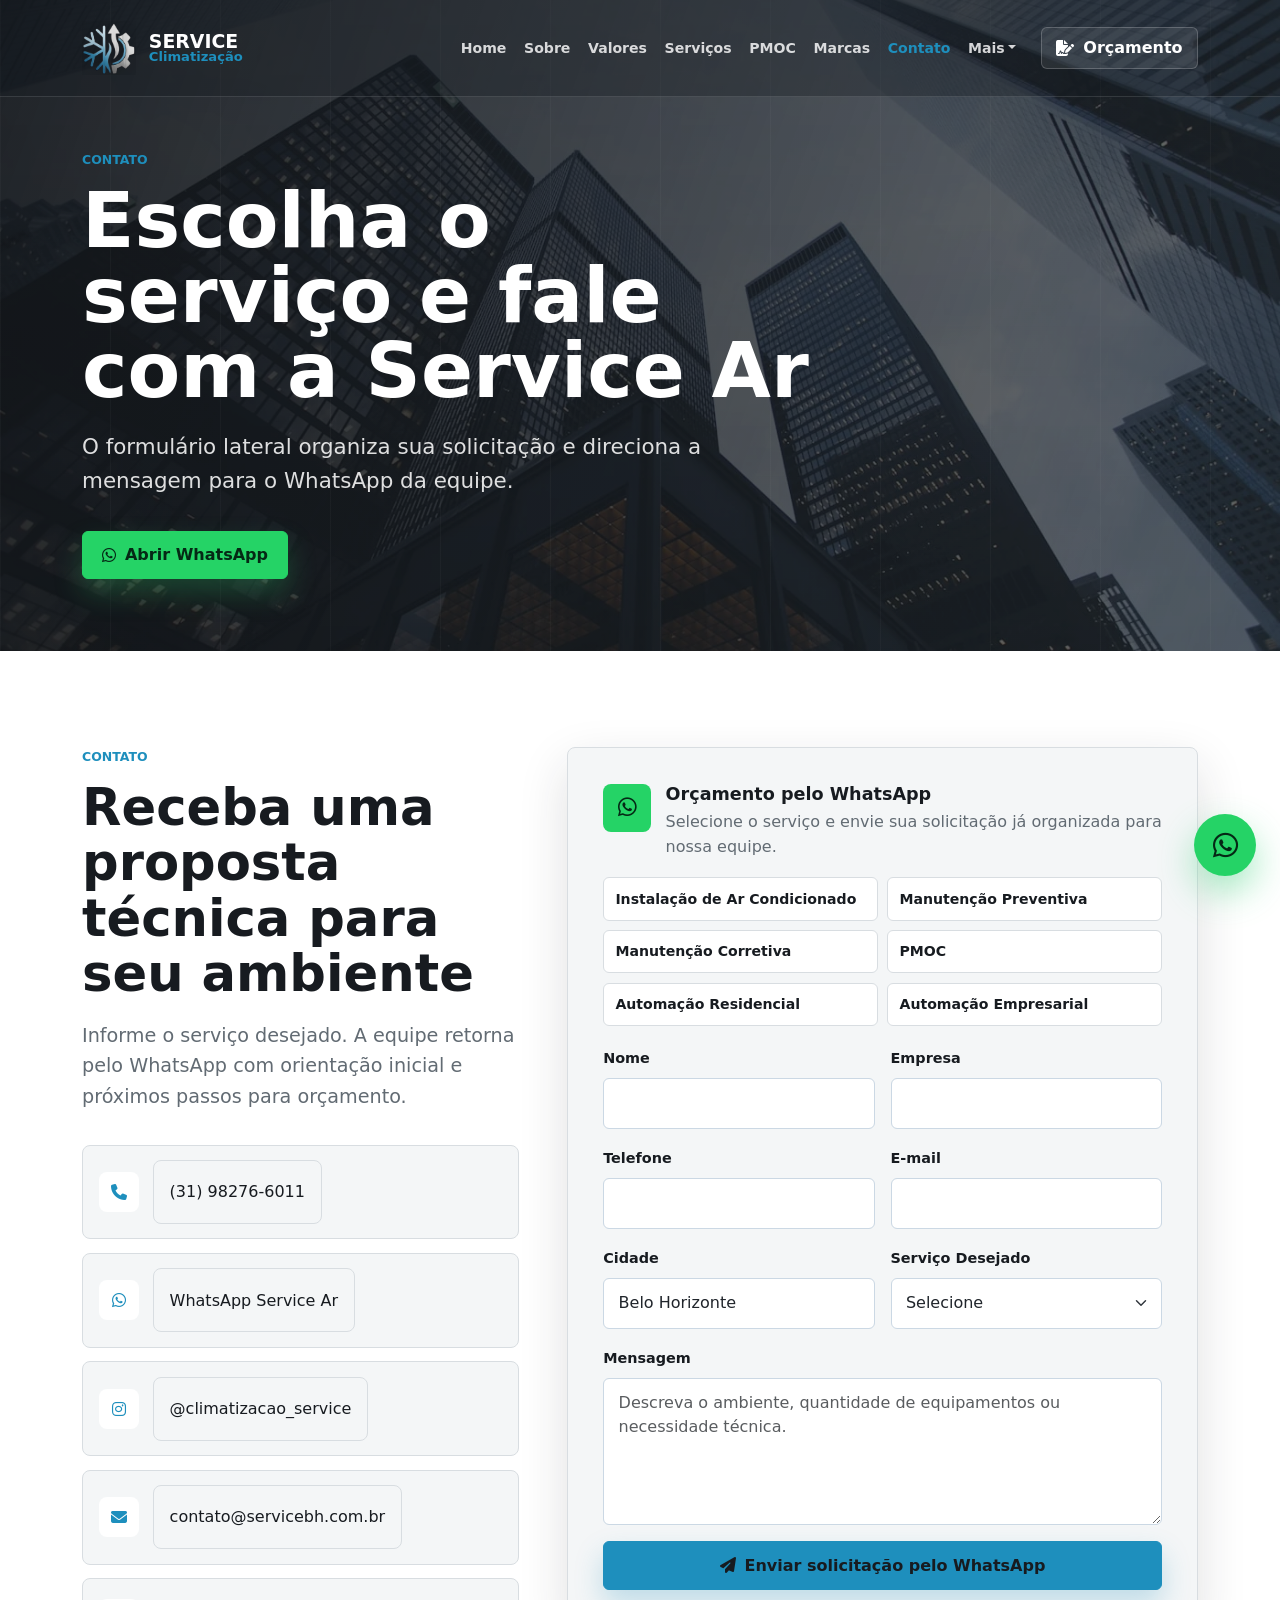
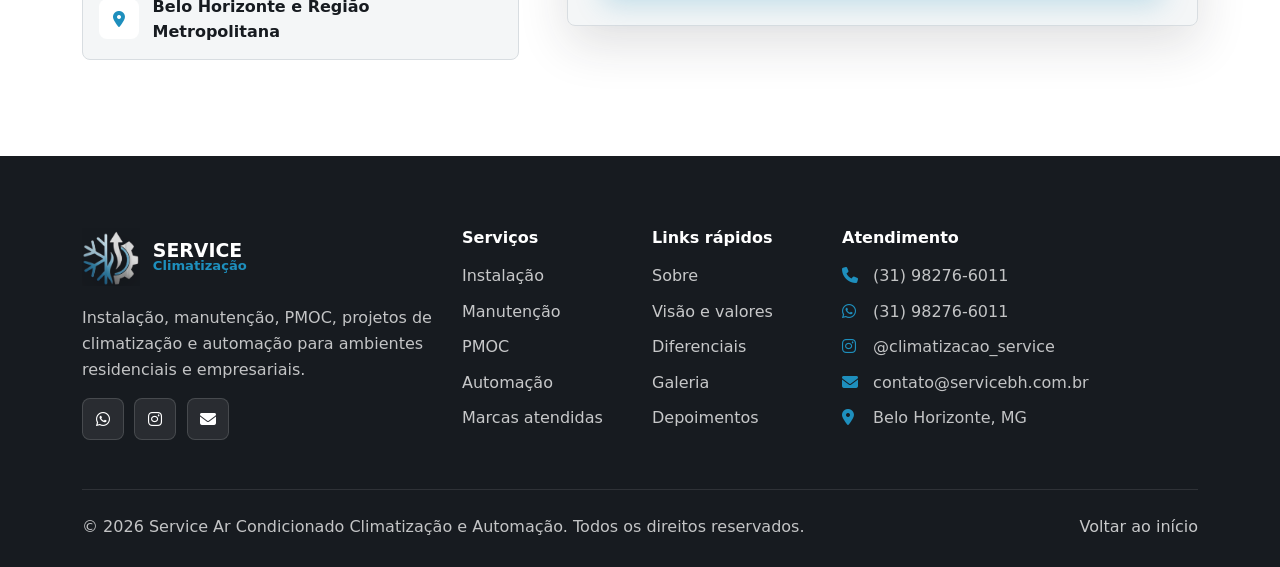
==== contato.html @ f4989f2c "Publica site institucional Service BH" ====
<!doctype html>
            <html lang="pt-BR">
              <head>
          <meta charset="utf-8">
          <meta name="viewport" content="width=device-width, initial-scale=1">
          <title>Contato e Orçamento | Service Ar Condicionado em BH</title>
          <meta name="description" content="Solicite orçamento pelo WhatsApp para instalação, manutenção, PMOC, automação ou projetos de climatização em BH e região.">
          <meta name="keywords" content="Ar Condicionado BH, Climatização BH, PMOC Belo Horizonte, Manutenção de Ar Condicionado, Automação Residencial, Automação Empresarial, Instalação de Ar Condicionado, Climatização Comercial">
          <meta name="author" content="Service Ar Condicionado Climatização e Automação">
          <meta name="robots" content="index, follow">
          <meta name="theme-color" content="#20252B">
          <link rel="canonical" href="https://servicebh.com.br/contato.html">
          <meta property="og:type" content="website">
          <meta property="og:locale" content="pt_BR">
          <meta property="og:title" content="Contato e Orçamento | Service Ar Condicionado em BH">
          <meta property="og:description" content="Solicite orçamento pelo WhatsApp para instalação, manutenção, PMOC, automação ou projetos de climatização em BH e região.">
          <meta property="og:image" content="https://servicebh.com.br/assets/images/site/hero-office.webp">
          <meta property="og:url" content="https://servicebh.com.br/contato.html">
          <meta name="twitter:card" content="summary_large_image">
          <meta name="twitter:title" content="Contato e Orçamento | Service Ar Condicionado em BH">
          <meta name="twitter:description" content="Solicite orçamento pelo WhatsApp para instalação, manutenção, PMOC, automação ou projetos de climatização em BH e região.">
          <meta name="twitter:image" content="https://servicebh.com.br/assets/images/site/hero-office.webp">
          <meta name="referrer" content="strict-origin-when-cross-origin">
          <link rel="preload" as="image" href="assets/images/site/hero-office.webp">
          <link rel="icon" type="image/png" href="assets/images/service-logo-icon.png">
          <link rel="apple-touch-icon" href="assets/images/service-logo-icon.png">
          <link rel="manifest" href="site.webmanifest">
          <link href="assets/vendor/bootstrap/css/bootstrap.min.css" rel="stylesheet">
          <link href="assets/vendor/fontawesome/css/all.min.css" rel="stylesheet">
          <link href="assets/css/styles.css" rel="stylesheet">
          <script type="application/ld+json">
{
        "@context": "https://schema.org",
        "@type": "HVACBusiness",
        "name": "Service Ar Condicionado Climatização e Automação",
        "description": "Instalação, manutenção preventiva, manutenção corretiva, contratos de manutenção, PMOC, projetos de climatização e automação residencial e empresarial em Belo Horizonte e Região Metropolitana.",
        "url": "https://servicebh.com.br/",
        "telephone": "+55 31 98276-6011",
        "email": "contato@servicebh.com.br",
        "sameAs": [
                "https://www.instagram.com/climatizacao_service/"
        ],
        "address": {
                "@type": "PostalAddress",
                "addressLocality": "Belo Horizonte",
                "addressRegion": "MG",
                "addressCountry": "BR"
        },
        "areaServed": [
                "Belo Horizonte",
                "Região Metropolitana de Belo Horizonte"
        ],
        "serviceType": [
                "Instalação de Ar Condicionado",
                "Manutenção Preventiva",
                "Manutenção Corretiva",
                "Contratos de Manutenção",
                "PMOC",
                "Automação Residencial",
                "Automação Empresarial",
                "Projetos de Climatização"
        ],
        "openingHours": "Mo-Fr 08:00-18:00",
        "priceRange": "$$"
}
          </script>
        </head>
              <body>
                <a class="skip-link" href="#conteudo">Ir para o conteúdo</a>
                <header class="site-header">
  <nav id="mainNav" class="navbar navbar-expand-lg fixed-top navbar-dark">
    <div class="container">
      <a class="navbar-brand brand-mark" href="index.html" aria-label="Service Climatização">
        <span class="brand-logo-frame"><img src="assets/images/service-logo-icon.png" alt="" width="305" height="300"></span>
        <span class="brand-text"><strong>SERVICE</strong><small>Climatização</small></span>
      </a>
      <button class="navbar-toggler" type="button" data-bs-toggle="collapse" data-bs-target="#navbarMenu" aria-controls="navbarMenu" aria-expanded="false" aria-label="Abrir navegação">
        <span class="navbar-toggler-icon"></span>
      </button>
      <div class="collapse navbar-collapse" id="navbarMenu">
        <ul class="navbar-nav ms-auto align-items-lg-center">
          <li class="nav-item"><a class="nav-link" href="index.html">Home</a></li>
      <li class="nav-item"><a class="nav-link" href="sobre.html">Sobre</a></li>
      <li class="nav-item"><a class="nav-link" href="valores.html">Valores</a></li>
      <li class="nav-item"><a class="nav-link" href="servicos.html">Serviços</a></li>
      <li class="nav-item"><a class="nav-link" href="pmoc.html">PMOC</a></li>
      <li class="nav-item"><a class="nav-link" href="marcas.html">Marcas</a></li>
      <li class="nav-item"><a class="nav-link active" href="contato.html" aria-current="page">Contato</a></li>
          <li class="nav-item dropdown">
            <button class="nav-link dropdown-toggle nav-more-toggle" type="button" data-bs-toggle="dropdown" aria-expanded="false">Mais</button>
            <ul class="dropdown-menu dropdown-menu-dark dropdown-menu-end">
              <li><a class="dropdown-item" href="diferenciais.html">Diferenciais</a></li>
              <li><a class="dropdown-item" href="galeria.html">Galeria</a></li>
              <li><a class="dropdown-item" href="depoimentos.html">Depoimentos</a></li>
            </ul>
          </li>
          <li class="nav-item ms-lg-3"><a class="btn btn-nav" href="contato.html"><i class="fa-solid fa-file-signature"></i>Orçamento</a></li>
        </ul>
      </div>
    </div>
  </nav>
</header>
                <main id="conteudo">
                  <section class="page-hero page-hero-contact" aria-label="Escolha o serviço e fale com a Service Ar">
  <div class="hero-overlay"></div>
  <div class="container position-relative">
    <div class="row align-items-end page-hero-inner">
      <div class="col-lg-9 col-xl-8">
        <p class="section-kicker reveal">Contato</p>
        <h1 class="display-title reveal">Escolha o serviço e fale com a Service Ar</h1>
        <p class="hero-subtitle reveal">O formulário lateral organiza sua solicitação e direciona a mensagem para o WhatsApp da equipe.</p>
        <div class="page-hero-actions reveal"><a class="btn btn-whatsapp" href="https://wa.me/5531982766011?text=Ol%C3%A1%2C%20gostaria%20de%20fazer%20um%20or%C3%A7amento." target="_blank" rel="noopener noreferrer"><i class="fa-brands fa-whatsapp"></i>Abrir WhatsApp</a></div>
      </div>
    </div>
  </div>
</section>
<section class="section-padding contact-section">
          <div class="container">
            <div class="row g-5 align-items-start">
              <div class="col-lg-5">
                <p class="section-kicker reveal">Contato</p>
                <h2 class="section-title reveal">Receba uma proposta técnica para seu ambiente</h2>
                <p class="section-lead reveal">Informe o serviço desejado. A equipe retorna pelo WhatsApp com orientação inicial e próximos passos para orçamento.</p>
                <div class="contact-list reveal">
  <a href="tel:+5531982766011"><i class="fa-solid fa-phone"></i><span>(31) 98276-6011</span></a>
  <a href="https://wa.me/5531982766011?text=Ol%C3%A1%2C%20gostaria%20de%20fazer%20um%20or%C3%A7amento." target="_blank" rel="noopener noreferrer"><i class="fa-brands fa-whatsapp"></i><span>WhatsApp Service Ar</span></a>
  <a href="https://www.instagram.com/climatizacao_service/" target="_blank" rel="noopener noreferrer"><i class="fa-brands fa-instagram"></i><span>@climatizacao_service</span></a>
  <a href="mailto:contato@servicebh.com.br"><i class="fa-solid fa-envelope"></i><span>contato@servicebh.com.br</span></a>
  <span><i class="fa-solid fa-location-dot"></i><strong>Belo Horizonte e Região Metropolitana</strong></span>
</div>
              </div>
              <div class="col-lg-7"><form id="quoteForm" class="contact-form quote-side-form reveal">
  <div class="form-intro"><span><i class="fa-brands fa-whatsapp"></i></span><div><strong>Orçamento pelo WhatsApp</strong><p>Selecione o serviço e envie sua solicitação já organizada para nossa equipe.</p></div></div>
  <div class="service-preset-grid" aria-label="Atalhos de serviços"><button type="button" class="service-preset" data-service-preset="Instalação de Ar Condicionado">Instalação de Ar Condicionado</button><button type="button" class="service-preset" data-service-preset="Manutenção Preventiva">Manutenção Preventiva</button><button type="button" class="service-preset" data-service-preset="Manutenção Corretiva">Manutenção Corretiva</button><button type="button" class="service-preset" data-service-preset="PMOC">PMOC</button><button type="button" class="service-preset" data-service-preset="Automação Residencial">Automação Residencial</button><button type="button" class="service-preset" data-service-preset="Automação Empresarial">Automação Empresarial</button></div>
  <div class="row g-3">
    <div class="visually-hidden" aria-hidden="true"><label for="website">Website</label><input id="website" name="website" type="text" tabindex="-1" autocomplete="off"></div>
    <div class="col-md-6"><label for="name" class="form-label">Nome</label><input id="name" name="name" type="text" class="form-control" required maxlength="80" autocomplete="name"></div>
    <div class="col-md-6"><label for="company" class="form-label">Empresa</label><input id="company" name="company" type="text" class="form-control" maxlength="100" autocomplete="organization"></div>
    <div class="col-md-6"><label for="phone" class="form-label">Telefone</label><input id="phone" name="phone" type="tel" class="form-control" required inputmode="tel" maxlength="20" pattern="[0-9()+\s-]{8,20}" autocomplete="tel"></div>
    <div class="col-md-6"><label for="email" class="form-label">E-mail</label><input id="email" name="email" type="email" class="form-control" maxlength="120" autocomplete="email"></div>
    <div class="col-md-6"><label for="city" class="form-label">Cidade</label><input id="city" name="city" type="text" class="form-control" value="Belo Horizonte" maxlength="80" autocomplete="address-level2"></div>
    <div class="col-md-6"><label for="service" class="form-label">Serviço Desejado</label><select id="service" name="service" class="form-select" required><option value="" selected disabled>Selecione</option><option>Instalação de Ar Condicionado</option><option>Manutenção Preventiva</option><option>Manutenção Corretiva</option><option>PMOC</option><option>Automação Residencial</option><option>Automação Empresarial</option><option>Projetos de Climatização</option></select></div>
    <div class="col-12"><label for="message" class="form-label">Mensagem</label><textarea id="message" name="message" class="form-control" rows="5" maxlength="600" placeholder="Descreva o ambiente, quantidade de equipamentos ou necessidade técnica."></textarea></div>
    <div class="col-12"><button class="btn btn-primary-action w-100" type="submit"><i class="fa-solid fa-paper-plane"></i>Enviar solicitação pelo WhatsApp</button></div>
  </div>
</form></div>
            </div>
          </div>
        </section>
                </main>
                <footer class="site-footer">
  <div class="container">
    <div class="row g-4">
      <div class="col-lg-4">
        <a class="footer-brand brand-mark" href="index.html" aria-label="Service Climatização">
          <span class="brand-logo-frame"><img src="assets/images/service-logo-icon.png" alt="" width="305" height="300"></span>
          <span class="brand-text"><strong>SERVICE</strong><small>Climatização</small></span>
        </a>
        <p>Instalação, manutenção, PMOC, projetos de climatização e automação para ambientes residenciais e empresariais.</p>
        <div class="footer-social" aria-label="Canais digitais da Service Ar">
          <a href="https://wa.me/5531982766011?text=Ol%C3%A1%2C%20gostaria%20de%20fazer%20um%20or%C3%A7amento." target="_blank" rel="noopener noreferrer" aria-label="WhatsApp Service Ar"><i class="fa-brands fa-whatsapp"></i></a>
          <a href="https://www.instagram.com/climatizacao_service/" target="_blank" rel="noopener noreferrer" aria-label="Instagram Service Ar"><i class="fa-brands fa-instagram"></i></a>
          <a href="mailto:contato@servicebh.com.br" aria-label="E-mail Service Ar"><i class="fa-solid fa-envelope"></i></a>
        </div>
      </div>
      <div class="col-6 col-lg-2">
        <h3>Serviços</h3>
        <ul>
          <li><a href="servicos.html">Instalação</a></li>
          <li><a href="servicos.html">Manutenção</a></li>
          <li><a href="pmoc.html">PMOC</a></li>
          <li><a href="servicos.html">Automação</a></li>
          <li><a href="marcas.html">Marcas atendidas</a></li>
        </ul>
      </div>
      <div class="col-6 col-lg-2">
        <h3>Links rápidos</h3>
        <ul>
          <li><a href="sobre.html">Sobre</a></li>
          <li><a href="valores.html">Visão e valores</a></li>
          <li><a href="diferenciais.html">Diferenciais</a></li>
          <li><a href="galeria.html">Galeria</a></li>
          <li><a href="depoimentos.html">Depoimentos</a></li>
        </ul>
      </div>
      <div class="col-lg-4">
        <h3>Atendimento</h3>
        <ul class="footer-contact">
          <li><i class="fa-solid fa-phone"></i> (31) 98276-6011</li>
          <li><i class="fa-brands fa-whatsapp"></i> (31) 98276-6011</li>
          <li><i class="fa-brands fa-instagram"></i> @climatizacao_service</li>
          <li><i class="fa-solid fa-envelope"></i> contato@servicebh.com.br</li>
          <li><i class="fa-solid fa-location-dot"></i> Belo Horizonte, MG</li>
        </ul>
      </div>
    </div>
    <div class="footer-bottom">
      <span>© <span id="currentYear"></span> Service Ar Condicionado Climatização e Automação. Todos os direitos reservados.</span>
      <a href="index.html">Voltar ao início</a>
    </div>
  </div>
</footer>
                <a class="floating-whatsapp" href="https://wa.me/5531982766011?text=Ol%C3%A1%2C%20gostaria%20de%20fazer%20um%20or%C3%A7amento." target="_blank" rel="noopener noreferrer" aria-label="Falar no WhatsApp"><i class="fa-brands fa-whatsapp"></i></a>
                <div class="modal fade" id="lightboxModal" tabindex="-1" aria-labelledby="lightboxTitle" aria-hidden="true">
  <div class="modal-dialog modal-dialog-centered modal-xl">
    <div class="modal-content lightbox-content">
      <button type="button" class="btn-close btn-close-white" data-bs-dismiss="modal" aria-label="Fechar"></button>
      <img id="lightboxImage" src="" alt="">
      <h3 id="lightboxTitle"></h3>
    </div>
  </div>
</div>
                <script src="assets/vendor/bootstrap/js/bootstrap.bundle.min.js" defer></script>
                <script src="assets/js/main.js" defer></script>
              </body>
            </html>
---- assets/css/styles.css ----
:root {
  --color-navy: #2f3841;
  --color-navy-900: #171b20;
  --color-cyan: #1e8fbd;
  --color-green: #86bfd4;
  --color-whatsapp: #25d366;
  --color-white: #ffffff;
  --color-ink: #20252b;
  --color-muted: #626b73;
  --color-line: #d8dde1;
  --color-surface: #f4f6f7;
  --color-silver: #e5e8ea;
  --shadow-soft: 0 18px 50px rgba(32, 37, 43, 0.14);
  --shadow-card: 0 14px 36px rgba(32, 37, 43, 0.12);
  --radius: 8px;
  --transition: 220ms ease;
}

* {
  box-sizing: border-box;
}

html {
  scroll-behavior: smooth;
}

body {
  color: var(--color-ink);
  font-family: Inter, ui-sans-serif, system-ui, -apple-system, BlinkMacSystemFont, "Segoe UI", sans-serif;
  line-height: 1.6;
  margin: 0;
  overflow-x: hidden;
  background: var(--color-white);
}

img {
  display: block;
  height: auto;
  max-width: 100%;
}

a {
  color: inherit;
  text-decoration: none;
}

.skip-link {
  background: var(--color-cyan);
  color: var(--color-navy-900);
  font-weight: 800;
  left: 1rem;
  padding: 0.7rem 1rem;
  position: fixed;
  top: -6rem;
  z-index: 2000;
}

.skip-link:focus {
  top: 1rem;
}

.section-padding {
  padding: 96px 0;
}

.section-heading {
  max-width: 820px;
  margin-bottom: 2.5rem;
}

.section-kicker {
  color: var(--color-cyan);
  font-size: 0.78rem;
  font-weight: 900;
  letter-spacing: 0;
  margin-bottom: 0.8rem;
  text-transform: uppercase;
}

.section-title {
  color: var(--color-navy-900);
  font-size: clamp(2rem, 4vw, 3.2rem);
  font-weight: 850;
  line-height: 1.08;
  margin-bottom: 1.2rem;
}

.section-lead {
  color: var(--color-muted);
  font-size: clamp(1rem, 1.8vw, 1.2rem);
  margin-bottom: 1.6rem;
}

.text-muted-custom {
  color: var(--color-muted);
}

.btn {
  align-items: center;
  border-radius: 6px;
  display: inline-flex;
  font-weight: 800;
  gap: 0.55rem;
  justify-content: center;
  line-height: 1.2;
  min-height: 48px;
  padding: 0.86rem 1.2rem;
  transition: transform var(--transition), box-shadow var(--transition), background var(--transition), color var(--transition), border-color var(--transition);
}

.btn:hover {
  transform: translateY(-2px);
}

.btn-primary-action {
  background: var(--color-cyan);
  border: 1px solid var(--color-cyan);
  color: var(--color-navy-900);
  box-shadow: 0 14px 28px rgba(30, 143, 189, 0.25);
}

.btn-primary-action:hover,
.btn-primary-action:focus {
  background: #5cb9d8;
  border-color: #5cb9d8;
  color: var(--color-navy-900);
  box-shadow: 0 18px 34px rgba(30, 143, 189, 0.33);
}

.btn-whatsapp {
  background: var(--color-whatsapp);
  border: 1px solid var(--color-whatsapp);
  color: #052815;
  box-shadow: 0 14px 28px rgba(46, 204, 113, 0.25);
}

.btn-whatsapp:hover,
.btn-whatsapp:focus {
  background: #46df86;
  border-color: #46df86;
  color: #052815;
  box-shadow: 0 18px 34px rgba(46, 204, 113, 0.32);
}

.btn-outline-light {
  border-color: rgba(255, 255, 255, 0.6);
}

.site-header .navbar {
  background: rgba(23, 27, 32, 0.34);
  border-bottom: 1px solid rgba(255, 255, 255, 0.12);
  padding: 1rem 0;
  transition: background var(--transition), padding var(--transition), box-shadow var(--transition), backdrop-filter var(--transition);
}

.site-header .navbar.scrolled {
  background: rgba(23, 27, 32, 0.96);
  box-shadow: 0 12px 36px rgba(0, 0, 0, 0.16);
  padding: 0.62rem 0;
  backdrop-filter: blur(14px);
}

.brand-mark {
  align-items: center;
  display: inline-flex;
  gap: 0.8rem;
}

.brand-logo-frame {
  align-items: center;
  background: transparent;
  border: 0;
  border-radius: 0;
  box-shadow: none;
  display: inline-flex;
  height: 54px;
  justify-content: center;
  overflow: hidden;
  padding: 0;
  width: 54px;
}

.brand-logo-frame img {
  height: 100%;
  filter: drop-shadow(0 8px 14px rgba(0, 0, 0, 0.32));
  object-fit: contain;
  width: 100%;
}

.brand-icon {
  align-items: center;
  background: linear-gradient(135deg, var(--color-cyan), var(--color-green));
  border-radius: 8px;
  color: var(--color-navy-900);
  display: inline-flex;
  flex: 0 0 42px;
  height: 42px;
  justify-content: center;
  width: 42px;
}

.brand-text {
  display: grid;
  line-height: 0.98;
}

.brand-text strong {
  color: var(--color-white);
  font-size: 1.18rem;
  font-weight: 900;
}

.brand-text small {
  color: var(--color-cyan);
  font-size: 0.82rem;
  font-weight: 800;
}

.navbar-dark .navbar-nav .nav-link {
  color: rgba(255, 255, 255, 0.82);
  font-size: 0.88rem;
  font-weight: 750;
  padding-left: 0.55rem;
  padding-right: 0.55rem;
}

.navbar-dark .navbar-nav .nav-link:hover,
.navbar-dark .navbar-nav .nav-link.active {
  color: var(--color-cyan);
}

.nav-more-toggle {
  background: transparent;
  border: 0;
}

.dropdown-menu-dark {
  background: rgba(23, 27, 32, 0.98);
  border: 1px solid rgba(255, 255, 255, 0.12);
  border-radius: var(--radius);
  box-shadow: var(--shadow-card);
}

.dropdown-menu-dark .dropdown-item {
  color: rgba(255, 255, 255, 0.82);
  font-weight: 750;
}

.dropdown-menu-dark .dropdown-item:hover,
.dropdown-menu-dark .dropdown-item.active {
  background: rgba(30, 143, 189, 0.14);
  color: var(--color-cyan);
}

.btn-nav {
  background: rgba(255, 255, 255, 0.08);
  border: 1px solid rgba(255, 255, 255, 0.2);
  color: var(--color-white);
  min-height: 42px;
  padding: 0.68rem 0.9rem;
}

.btn-nav:hover {
  background: var(--color-white);
  color: var(--color-navy-900);
}

.hero-section {
  background:
    linear-gradient(90deg, rgba(23, 27, 32, 0.94) 0%, rgba(47, 56, 65, 0.84) 44%, rgba(47, 56, 65, 0.28) 100%),
    url("../images/site/hero-office.webp") center/cover fixed;
  color: var(--color-white);
  min-height: 88vh;
  overflow: hidden;
  position: relative;
}

.page-hero {
  background:
    linear-gradient(110deg, rgba(23, 27, 32, 0.92), rgba(47, 56, 65, 0.66)),
    url("../images/site/hero-office.webp") center/cover;
  color: var(--color-white);
  overflow: hidden;
  position: relative;
}

.page-hero-about {
  background:
    linear-gradient(110deg, rgba(23, 27, 32, 0.92), rgba(47, 56, 65, 0.62)),
    url("../images/site/about-office.webp") center/cover;
}

.page-hero-values,
.page-hero-pmoc {
  background:
    linear-gradient(110deg, rgba(23, 27, 32, 0.93), rgba(47, 56, 65, 0.64)),
    url("../images/site/gallery-maintenance.webp") center/cover;
}

.page-hero-services,
.page-hero-features {
  background:
    linear-gradient(110deg, rgba(23, 27, 32, 0.93), rgba(47, 56, 65, 0.62)),
    url("../images/site/features-technical.webp") center/cover;
}

.page-hero-brands {
  background:
    linear-gradient(110deg, rgba(23, 27, 32, 0.93), rgba(47, 56, 65, 0.62)),
    url("../images/site/brands-industrial.webp") center/cover;
}

.page-hero-gallery,
.page-hero-testimonials,
.page-hero-contact {
  background:
    linear-gradient(110deg, rgba(23, 27, 32, 0.93), rgba(47, 56, 65, 0.58)),
    url("../images/site/building-commercial.webp") center/cover;
}

.page-hero-inner {
  min-height: 480px;
  padding: 150px 0 72px;
}

.page-hero .display-title {
  color: var(--color-white);
  max-width: 940px;
}

.page-hero .hero-subtitle {
  max-width: 780px;
}

.page-hero-actions {
  display: flex;
  flex-wrap: wrap;
  gap: 0.85rem;
  margin-top: 1.8rem;
}

.hero-overlay {
  background:
    linear-gradient(180deg, rgba(0, 0, 0, 0.15), rgba(0, 0, 0, 0.2)),
    repeating-linear-gradient(90deg, rgba(255, 255, 255, 0.035) 0, rgba(255, 255, 255, 0.035) 1px, transparent 1px, transparent 110px);
  inset: 0;
  pointer-events: none;
  position: absolute;
}

.min-vh-hero {
  min-height: 88vh;
  padding: 132px 0 70px;
}

.display-title {
  color: var(--color-white);
  font-size: clamp(2.6rem, 6vw, 5.7rem);
  font-weight: 900;
  line-height: 0.98;
  margin-bottom: 1.35rem;
  max-width: 900px;
}

.hero-subtitle {
  color: rgba(255, 255, 255, 0.86);
  font-size: clamp(1.05rem, 2vw, 1.34rem);
  margin-bottom: 2rem;
  max-width: 690px;
}

.hero-actions {
  display: flex;
  flex-wrap: wrap;
  gap: 0.9rem;
}

.hero-trust {
  color: rgba(255, 255, 255, 0.84);
  display: flex;
  flex-wrap: wrap;
  gap: 0.85rem;
  margin-top: 2rem;
}

.hero-trust span {
  align-items: center;
  background: rgba(255, 255, 255, 0.1);
  border: 1px solid rgba(255, 255, 255, 0.15);
  border-radius: 6px;
  display: inline-flex;
  gap: 0.55rem;
  padding: 0.55rem 0.72rem;
}

.hero-trust i {
  color: var(--color-green);
}

.quote-strip {
  background: var(--color-navy-900);
  color: var(--color-white);
  padding: 34px 0;
}

.quote-strip h2 {
  color: var(--color-white);
  font-size: clamp(1.35rem, 2.8vw, 2rem);
  font-weight: 820;
  line-height: 1.2;
  margin: 0;
}

.about-section {
  background: var(--color-white);
}

.image-stack {
  margin: 0 auto;
  max-width: 560px;
  position: relative;
}

.about-main-img {
  aspect-ratio: 6 / 7;
  border-radius: var(--radius);
  box-shadow: var(--shadow-soft);
  object-fit: cover;
  width: 100%;
}

.experience-badge {
  align-items: center;
  background: var(--color-white);
  border-left: 5px solid var(--color-green);
  border-radius: var(--radius);
  bottom: 26px;
  box-shadow: var(--shadow-card);
  display: flex;
  gap: 1rem;
  left: -24px;
  max-width: min(330px, calc(100% - 24px));
  padding: 1rem;
  position: absolute;
}

.experience-badge strong {
  color: var(--color-cyan);
  font-size: 2.2rem;
  font-weight: 900;
  line-height: 1;
}

.experience-badge span {
  color: var(--color-navy-900);
  font-weight: 800;
  line-height: 1.25;
}

.about-grid {
  display: grid;
  gap: 0.9rem;
  grid-template-columns: repeat(2, minmax(0, 1fr));
  margin-top: 1.6rem;
}

.about-grid div {
  align-items: center;
  background: var(--color-surface);
  border: 1px solid var(--color-line);
  border-radius: var(--radius);
  display: flex;
  gap: 0.8rem;
  min-height: 78px;
  padding: 0.95rem;
}

.about-grid i {
  align-items: center;
  background: var(--color-white);
  border-radius: 8px;
  color: var(--color-cyan);
  display: inline-flex;
  flex: 0 0 42px;
  height: 42px;
  justify-content: center;
  width: 42px;
}

.about-grid span {
  color: var(--color-navy-900);
  font-weight: 790;
}

.values-section {
  background:
    linear-gradient(180deg, #f7f8f9 0%, #eceff1 100%);
  position: relative;
}

.values-section::before {
  background:
    linear-gradient(90deg, rgba(30, 143, 189, 0.12), transparent 46%),
    radial-gradient(circle at 80% 18%, rgba(134, 191, 212, 0.22), transparent 28%);
  content: "";
  inset: 0;
  pointer-events: none;
  position: absolute;
}

.values-section .container {
  position: relative;
}

.values-grid {
  display: grid;
  gap: 1rem;
  grid-template-columns: repeat(2, minmax(0, 1fr));
}

.value-card {
  background: rgba(255, 255, 255, 0.86);
  border: 1px solid rgba(47, 56, 65, 0.1);
  border-radius: var(--radius);
  box-shadow: 0 12px 34px rgba(32, 37, 43, 0.08);
  min-height: 208px;
  padding: 1.4rem;
}

.value-card-wide {
  grid-column: 1 / -1;
  min-height: 150px;
}

.value-card i {
  align-items: center;
  background: linear-gradient(135deg, rgba(30, 143, 189, 0.16), rgba(134, 191, 212, 0.24));
  border-radius: 8px;
  color: var(--color-cyan);
  display: inline-flex;
  font-size: 1.25rem;
  height: 48px;
  justify-content: center;
  margin-bottom: 1rem;
  width: 48px;
}

.value-card h3 {
  color: var(--color-navy-900);
  font-size: 1.05rem;
  font-weight: 880;
  line-height: 1.2;
  margin-bottom: 0.65rem;
}

.value-card p {
  color: var(--color-muted);
  margin: 0;
}

.services-section {
  background:
    linear-gradient(180deg, #f9fafb 0%, #eef2f4 100%);
}

.service-card {
  background: var(--color-white);
  border: 1px solid rgba(47, 56, 65, 0.08);
  border-radius: var(--radius);
  box-shadow: 0 4px 0 rgba(30, 143, 189, 0.08);
  display: flex;
  flex-direction: column;
  height: 100%;
  min-height: 390px;
  padding: 2rem;
  transition: transform var(--transition), box-shadow var(--transition), border-color var(--transition);
}

.service-card:hover {
  border-color: rgba(30, 143, 189, 0.36);
  box-shadow: var(--shadow-card);
  transform: translateY(-7px);
}

.service-icon {
  align-items: center;
  background: linear-gradient(135deg, rgba(30, 143, 189, 0.14), rgba(134, 191, 212, 0.18));
  border-radius: 8px;
  color: var(--color-cyan);
  display: inline-flex;
  font-size: 1.55rem;
  height: 58px;
  justify-content: center;
  margin-bottom: 1.25rem;
  width: 58px;
}

.service-card h3 {
  color: var(--color-navy-900);
  font-size: 1.25rem;
  font-weight: 850;
  line-height: 1.2;
  margin-bottom: 1rem;
}

.service-card ul {
  color: var(--color-muted);
  list-style: none;
  margin: 0 0 1.4rem;
  padding: 0;
}

.service-card li {
  margin-bottom: 0.52rem;
  padding-left: 1.2rem;
  position: relative;
}

.service-card li::before {
  background: var(--color-green);
  border-radius: 99px;
  content: "";
  height: 7px;
  left: 0;
  position: absolute;
  top: 0.58rem;
  width: 7px;
}

.card-link {
  align-items: center;
  color: var(--color-navy);
  display: inline-flex;
  font-weight: 850;
  gap: 0.5rem;
  margin-top: auto;
  transition: color var(--transition), gap var(--transition);
}

.card-link:hover {
  color: var(--color-cyan);
  gap: 0.75rem;
}

.brands-section {
  background:
    linear-gradient(180deg, #ffffff 0%, #f2f5f7 100%);
  overflow: hidden;
}

.brands-showcase {
  background:
    linear-gradient(135deg, rgba(23, 27, 32, 0.98), rgba(47, 56, 65, 0.94)),
    url("../images/site/brands-industrial.webp") center/cover;
  border-radius: var(--radius);
  box-shadow: var(--shadow-soft);
  display: grid;
  gap: 1rem;
  overflow: hidden;
  padding: clamp(1.2rem, 3vw, 2rem) 0;
  position: relative;
}

.brands-showcase::before,
.brands-showcase::after {
  content: "";
  height: 100%;
  pointer-events: none;
  position: absolute;
  top: 0;
  width: min(160px, 20vw);
  z-index: 2;
}

.brands-showcase::before {
  background: linear-gradient(90deg, rgba(23, 27, 32, 0.98), transparent);
  left: 0;
}

.brands-showcase::after {
  background: linear-gradient(270deg, rgba(23, 27, 32, 0.98), transparent);
  right: 0;
}

.brand-marquee {
  overflow: hidden;
  width: 100%;
}

.brand-track {
  animation: brandSlide 30s linear infinite;
  display: flex;
  gap: 1rem;
  min-width: max-content;
  padding: 0 1rem;
}

.brand-marquee-reverse .brand-track {
  animation-direction: reverse;
  animation-duration: 34s;
}

.brand-tile {
  align-items: center;
  background: rgba(255, 255, 255, 0.92);
  border: 1px solid rgba(255, 255, 255, 0.58);
  border-radius: 8px;
  color: var(--color-navy-900);
  display: inline-flex;
  font-size: clamp(1rem, 2vw, 1.35rem);
  font-weight: 900;
  justify-content: center;
  min-height: 82px;
  min-width: 178px;
  padding: 1rem 1.35rem;
  text-align: center;
  text-transform: uppercase;
}

.brand-logo-tile {
  background: #ffffff;
  box-shadow: 0 12px 26px rgba(0, 0, 0, 0.14);
  min-height: 92px;
  min-width: 206px;
  padding: 0.85rem 1.1rem;
}

.brand-logo-tile img {
  display: block;
  height: 62px;
  max-width: 174px;
  object-fit: contain;
  width: 100%;
}

.brand-tile-dark {
  background: rgba(30, 143, 189, 0.16);
  border-color: rgba(134, 191, 212, 0.34);
  color: var(--color-white);
}

.brands-note {
  align-items: center;
  background: var(--color-white);
  border: 1px solid var(--color-line);
  border-radius: var(--radius);
  box-shadow: 0 12px 34px rgba(32, 37, 43, 0.08);
  display: flex;
  gap: 1rem;
  justify-content: space-between;
  margin: 1.25rem auto 0;
  max-width: 980px;
  padding: 1rem 1.1rem;
}

.brands-note i {
  color: var(--color-cyan);
  font-size: 1.35rem;
}

.brands-note span {
  color: var(--color-muted);
  flex: 1 1 auto;
}

.brands-note a {
  align-items: center;
  color: var(--color-navy-900);
  display: inline-flex;
  flex: 0 0 auto;
  font-weight: 880;
  gap: 0.5rem;
}

.brands-note a:hover {
  color: var(--color-cyan);
}

@keyframes brandSlide {
  from {
    transform: translateX(0);
  }

  to {
    transform: translateX(-50%);
  }
}

.features-section {
  background:
    linear-gradient(90deg, rgba(23, 27, 32, 0.94), rgba(47, 56, 65, 0.82)),
    url("../images/site/features-technical.webp") center/cover;
  color: var(--color-white);
}

.features-section .section-title,
.features-section .section-lead {
  color: var(--color-white);
}

.features-section .section-lead {
  color: rgba(255, 255, 255, 0.78);
}

.features-grid {
  display: grid;
  gap: 1rem;
  grid-template-columns: repeat(2, minmax(0, 1fr));
}

.feature-item {
  align-items: center;
  background: rgba(255, 255, 255, 0.1);
  border: 1px solid rgba(255, 255, 255, 0.16);
  border-radius: var(--radius);
  display: flex;
  gap: 0.85rem;
  min-height: 84px;
  padding: 1rem;
}

.feature-item i {
  align-items: center;
  background: var(--color-green);
  border-radius: 8px;
  color: #042814;
  display: inline-flex;
  flex: 0 0 34px;
  height: 34px;
  justify-content: center;
  width: 34px;
}

.feature-item span {
  color: var(--color-white);
  font-weight: 820;
  line-height: 1.25;
}

.gallery-section {
  background: var(--color-white);
}

.filter-bar {
  align-items: center;
  display: flex;
  flex-wrap: wrap;
  gap: 0.65rem;
  justify-content: center;
  margin: 0 auto 2.2rem;
}

.filter-btn {
  background: var(--color-surface);
  border: 1px solid var(--color-line);
  border-radius: 6px;
  color: var(--color-navy);
  cursor: pointer;
  font-weight: 820;
  min-height: 42px;
  padding: 0.65rem 0.95rem;
  transition: background var(--transition), border-color var(--transition), color var(--transition), transform var(--transition);
}

.filter-btn:hover,
.filter-btn.active {
  background: var(--color-navy);
  border-color: var(--color-navy);
  color: var(--color-white);
  transform: translateY(-2px);
}

.gallery-item {
  transition: opacity var(--transition), transform var(--transition);
}

.gallery-item.is-hidden {
  display: none;
}

.gallery-card {
  background: var(--color-navy);
  border: 0;
  border-radius: var(--radius);
  color: var(--color-white);
  cursor: pointer;
  display: block;
  min-height: 270px;
  overflow: hidden;
  padding: 0;
  position: relative;
  text-align: left;
  width: 100%;
}

.gallery-card::after {
  background: linear-gradient(180deg, transparent 35%, rgba(23, 27, 32, 0.92) 100%);
  content: "";
  inset: 0;
  position: absolute;
  z-index: 1;
}

.gallery-card img {
  aspect-ratio: 16 / 11;
  object-fit: cover;
  transition: transform 500ms ease;
  width: 100%;
}

.gallery-card:hover img {
  transform: scale(1.05);
}

.gallery-card span {
  bottom: 1rem;
  font-size: 1.06rem;
  font-weight: 900;
  left: 1rem;
  position: absolute;
  z-index: 2;
}

.stats-section {
  background:
    linear-gradient(180deg, rgba(47, 56, 65, 0.95), rgba(23, 27, 32, 0.98)),
    url("../images/site/stats-meeting.webp") center/cover fixed;
  color: var(--color-white);
}

.stat-card {
  border: 1px solid rgba(255, 255, 255, 0.16);
  border-radius: var(--radius);
  min-height: 168px;
  padding: 1.4rem 0.8rem;
}

.stat-card strong {
  color: var(--color-cyan);
  display: block;
  font-size: clamp(2.2rem, 5vw, 3.4rem);
  font-weight: 900;
  line-height: 1;
  margin-bottom: 0.8rem;
}

.stat-card span {
  color: rgba(255, 255, 255, 0.84);
  display: block;
  font-weight: 800;
}

.testimonials-section {
  background: var(--color-surface);
}

.testimonial-card {
  background: var(--color-white);
  border: 1px solid var(--color-line);
  border-radius: var(--radius);
  box-shadow: var(--shadow-card);
  margin: 0;
  min-height: 310px;
  padding: clamp(1.6rem, 4vw, 3rem);
}

.stars {
  color: #f2b705;
  font-size: 1.28rem;
  margin-bottom: 1.1rem;
}

.testimonial-card p {
  color: var(--color-navy-900);
  font-size: clamp(1.35rem, 2.7vw, 2.1rem);
  font-weight: 820;
  line-height: 1.25;
  margin-bottom: 1.5rem;
}

.testimonial-card footer {
  color: var(--color-muted);
  font-weight: 750;
}

.carousel-controls {
  display: flex;
  gap: 0.8rem;
  margin-top: 1rem;
}

.carousel-control-prev,
.carousel-control-next {
  align-items: center;
  background: var(--color-navy);
  border: 0;
  border-radius: 8px;
  color: var(--color-white);
  display: inline-flex;
  height: 46px;
  justify-content: center;
  opacity: 1;
  position: static;
  width: 46px;
}

.carousel-control-prev:hover,
.carousel-control-next:hover {
  background: var(--color-cyan);
  color: var(--color-navy-900);
}

.cta-section {
  background: linear-gradient(180deg, var(--color-surface), var(--color-white));
  padding: 0 0 96px;
}

.cta-panel {
  align-items: center;
  background:
    linear-gradient(120deg, rgba(23, 27, 32, 0.98), rgba(47, 56, 65, 0.88)),
    url("../images/site/building-commercial.webp") center/cover;
  border-radius: var(--radius);
  color: var(--color-white);
  display: flex;
  gap: 2rem;
  justify-content: space-between;
  padding: clamp(2rem, 5vw, 4rem);
}

.cta-panel h2 {
  color: var(--color-white);
  font-size: clamp(2rem, 4vw, 3.3rem);
  font-weight: 900;
  line-height: 1.05;
  margin-bottom: 0.8rem;
}

.cta-panel p {
  color: rgba(255, 255, 255, 0.82);
  font-size: 1.1rem;
  margin: 0;
}

.cta-actions {
  display: flex;
  flex: 0 0 auto;
  flex-wrap: wrap;
  gap: 0.8rem;
}

.contact-section {
  background: var(--color-white);
}

.contact-list {
  display: grid;
  gap: 0.85rem;
  margin-top: 2rem;
}

.contact-list a,
.contact-list span {
  align-items: center;
  background: var(--color-surface);
  border: 1px solid var(--color-line);
  border-radius: var(--radius);
  color: var(--color-navy-900);
  display: flex;
  gap: 0.85rem;
  min-height: 64px;
  padding: 0.9rem 1rem;
  transition: border-color var(--transition), transform var(--transition), background var(--transition);
}

.contact-list a:hover {
  background: var(--color-white);
  border-color: rgba(30, 143, 189, 0.5);
  transform: translateY(-2px);
}

.contact-list i {
  align-items: center;
  background: var(--color-white);
  border-radius: 8px;
  color: var(--color-cyan);
  display: inline-flex;
  flex: 0 0 40px;
  height: 40px;
  justify-content: center;
  width: 40px;
}

.contact-form {
  background: var(--color-surface);
  border: 1px solid var(--color-line);
  border-radius: var(--radius);
  box-shadow: var(--shadow-soft);
  padding: clamp(1.25rem, 3vw, 2.2rem);
}

.form-label {
  color: var(--color-navy-900);
  font-size: 0.9rem;
  font-weight: 820;
}

.form-control,
.form-select {
  background-color: var(--color-white);
  border: 1px solid #cbd8e4;
  border-radius: 6px;
  color: var(--color-ink);
  min-height: 50px;
  padding: 0.78rem 0.9rem;
}

.form-control:focus,
.form-select:focus {
  border-color: var(--color-cyan);
  box-shadow: 0 0 0 0.2rem rgba(30, 143, 189, 0.16);
}

textarea.form-control {
  min-height: 140px;
  resize: vertical;
}

.site-footer {
  background: var(--color-navy-900);
  color: rgba(255, 255, 255, 0.74);
  padding: 72px 0 28px;
}

.site-footer .footer-brand {
  margin-bottom: 1.2rem;
}

.site-footer .brand-logo-frame {
  height: 58px;
  width: 58px;
}

.site-footer p {
  max-width: 380px;
}

.site-footer h3 {
  color: var(--color-white);
  font-size: 1rem;
  font-weight: 900;
  margin-bottom: 1rem;
}

.site-footer ul {
  list-style: none;
  margin: 0;
  padding: 0;
}

.site-footer li {
  margin-bottom: 0.62rem;
}

.site-footer a {
  color: rgba(255, 255, 255, 0.76);
  transition: color var(--transition);
}

.site-footer a:hover {
  color: var(--color-cyan);
}

.footer-contact i {
  color: var(--color-cyan);
  margin-right: 0.5rem;
  width: 18px;
}

.social-links {
  display: flex;
  gap: 0.75rem;
  margin-top: 1.4rem;
}

.social-links a {
  align-items: center;
  background: rgba(255, 255, 255, 0.08);
  border: 1px solid rgba(255, 255, 255, 0.14);
  border-radius: 8px;
  color: var(--color-white);
  display: inline-flex;
  height: 42px;
  justify-content: center;
  width: 42px;
}

.social-links a:hover {
  background: var(--color-cyan);
  color: var(--color-navy-900);
}

.footer-contact-action {
  align-items: center;
  background: rgba(37, 211, 102, 0.14);
  border: 1px solid rgba(37, 211, 102, 0.28);
  border-radius: var(--radius);
  color: var(--color-white);
  display: inline-flex;
  font-weight: 850;
  gap: 0.65rem;
  margin-top: 1.2rem;
  min-height: 46px;
  padding: 0.72rem 0.95rem;
  transition: background var(--transition), transform var(--transition), color var(--transition);
}

.footer-contact-action i {
  color: var(--color-whatsapp);
}

.footer-contact-action:hover {
  background: var(--color-whatsapp);
  color: #052815;
  transform: translateY(-2px);
}

.footer-contact-action:hover i {
  color: #052815;
}

.footer-bottom {
  align-items: center;
  border-top: 1px solid rgba(255, 255, 255, 0.1);
  display: flex;
  gap: 1rem;
  justify-content: space-between;
  margin-top: 3rem;
  padding-top: 1.5rem;
}

.floating-whatsapp {
  align-items: center;
  background: var(--color-whatsapp);
  border-radius: 50%;
  bottom: 24px;
  box-shadow: 0 16px 36px rgba(46, 204, 113, 0.42);
  color: #052815;
  display: inline-flex;
  font-size: 1.8rem;
  height: 62px;
  justify-content: center;
  position: fixed;
  right: 24px;
  transition: transform var(--transition), box-shadow var(--transition);
  width: 62px;
  z-index: 1200;
}

.floating-whatsapp:hover {
  color: #052815;
  transform: translateY(-4px) scale(1.03);
}

.lightbox-content {
  background: transparent;
  border: 0;
  position: relative;
}

.lightbox-content .btn-close {
  position: absolute;
  right: 0.8rem;
  top: 0.8rem;
  z-index: 2;
}

.lightbox-content img {
  border-radius: var(--radius);
  max-height: 78vh;
  object-fit: contain;
  width: 100%;
}

.lightbox-content h3 {
  color: var(--color-white);
  font-size: 1.2rem;
  font-weight: 850;
  margin: 0.85rem 0 0;
}

.about-proof-grid {
  display: grid;
  gap: 0.8rem;
  grid-template-columns: repeat(3, minmax(0, 1fr));
  margin-top: 1rem;
}

.about-proof-grid article {
  background: var(--color-surface);
  border: 1px solid var(--color-line);
  border-radius: var(--radius);
  padding: 1rem;
}

.about-proof-grid strong,
.about-proof-grid span {
  display: block;
}

.about-proof-grid strong {
  color: var(--color-navy-900);
  font-weight: 900;
  margin-bottom: 0.35rem;
}

.about-proof-grid span {
  color: var(--color-muted);
  font-size: 0.92rem;
}

.process-grid {
  display: grid;
  gap: 1rem;
  grid-template-columns: repeat(4, minmax(0, 1fr));
}

.process-card {
  background: var(--color-white);
  border: 1px solid rgba(47, 56, 65, 0.1);
  border-radius: var(--radius);
  box-shadow: 0 12px 30px rgba(32, 37, 43, 0.08);
  min-height: 218px;
  padding: 1.45rem;
}

.process-card span {
  color: var(--color-cyan);
  display: block;
  font-size: 0.82rem;
  font-weight: 950;
  margin-bottom: 1.1rem;
}

.process-card h3 {
  color: var(--color-navy-900);
  font-size: 1.05rem;
  font-weight: 880;
  line-height: 1.2;
  margin-bottom: 0.75rem;
}

.process-card p {
  color: var(--color-muted);
  margin: 0;
}

.pmoc-detail-section {
  background: linear-gradient(180deg, var(--color-white), var(--color-surface));
}

.pmoc-content-panel,
.pmoc-side-card {
  background: var(--color-white);
  border: 1px solid var(--color-line);
  border-radius: var(--radius);
  box-shadow: var(--shadow-card);
}

.pmoc-content-panel {
  padding: clamp(1.5rem, 4vw, 3rem);
}

.pmoc-content-panel h2 {
  color: var(--color-navy-900);
  font-size: clamp(1.8rem, 3vw, 2.55rem);
  font-weight: 900;
  line-height: 1.1;
  margin-bottom: 1.25rem;
}

.pmoc-content-panel p {
  color: var(--color-muted);
  font-size: 1.05rem;
}

.pmoc-question-box {
  background: linear-gradient(135deg, rgba(30, 143, 189, 0.1), rgba(134, 191, 212, 0.18));
  border: 1px solid rgba(30, 143, 189, 0.24);
  border-radius: var(--radius);
  margin-top: 2rem;
  padding: clamp(1.2rem, 3vw, 2rem);
}

.pmoc-question-box h3 {
  color: var(--color-navy-900);
  font-size: 1.35rem;
  font-weight: 900;
  line-height: 1.2;
  margin-bottom: 0.7rem;
}

.pmoc-question-box .btn {
  margin-top: 0.55rem;
}

.pmoc-side-card {
  position: sticky;
  top: 112px;
  padding: 1.4rem;
}

.pmoc-side-icon {
  align-items: center;
  background: var(--color-surface);
  border-radius: 8px;
  color: var(--color-cyan);
  display: inline-flex;
  font-size: 1.7rem;
  height: 76px;
  justify-content: center;
  margin-bottom: 1.2rem;
  width: 76px;
}

.pmoc-side-card h2 {
  color: var(--color-navy-900);
  font-size: 1.45rem;
  font-weight: 900;
  margin-bottom: 1rem;
}

.pmoc-side-card ul {
  color: var(--color-muted);
  list-style: none;
  margin: 0 0 1.4rem;
  padding: 0;
}

.pmoc-side-card li {
  border-bottom: 1px solid var(--color-line);
  padding: 0.72rem 0;
}

.testimonial-grid {
  display: grid;
  gap: 1rem;
  grid-template-columns: repeat(2, minmax(0, 1fr));
}

.testimonial-grid-card {
  min-height: 300px;
}

.testimonial-grid-card p {
  font-size: clamp(1.1rem, 1.8vw, 1.45rem);
}

.form-intro {
  align-items: flex-start;
  display: flex;
  gap: 0.9rem;
  margin-bottom: 1.1rem;
}

.form-intro span {
  align-items: center;
  background: var(--color-whatsapp);
  border-radius: 8px;
  color: #052815;
  display: inline-flex;
  flex: 0 0 48px;
  font-size: 1.35rem;
  height: 48px;
  justify-content: center;
  width: 48px;
}

.form-intro strong {
  color: var(--color-navy-900);
  display: block;
  font-size: 1.1rem;
  font-weight: 900;
  line-height: 1.2;
}

.form-intro p {
  color: var(--color-muted);
  margin: 0.25rem 0 0;
}

.service-preset-grid {
  display: grid;
  gap: 0.6rem;
  grid-template-columns: repeat(2, minmax(0, 1fr));
  margin-bottom: 1.2rem;
}

.service-preset {
  background: var(--color-white);
  border: 1px solid var(--color-line);
  border-radius: 6px;
  color: var(--color-navy-900);
  font-size: 0.88rem;
  font-weight: 820;
  min-height: 42px;
  padding: 0.58rem 0.7rem;
  text-align: left;
  transition: border-color var(--transition), color var(--transition), transform var(--transition);
}

.service-preset:hover,
.service-preset:focus {
  border-color: var(--color-cyan);
  color: var(--color-cyan);
  transform: translateY(-1px);
}

.quote-side-form {
  position: sticky;
  top: 112px;
}

.footer-social {
  display: flex;
  flex-wrap: wrap;
  gap: 0.65rem;
  margin-top: 1rem;
}

.footer-social a {
  align-items: center;
  background: rgba(255, 255, 255, 0.08);
  border: 1px solid rgba(255, 255, 255, 0.14);
  border-radius: 8px;
  color: var(--color-white);
  display: inline-flex;
  height: 42px;
  justify-content: center;
  width: 42px;
}

.footer-social a:hover {
  background: var(--color-cyan);
  color: var(--color-navy-900);
}

.reveal {
  opacity: 0;
  transform: translateY(24px);
  transition: opacity 620ms ease, transform 620ms ease;
}

.reveal.is-visible {
  opacity: 1;
  transform: translateY(0);
}

@media (max-width: 991.98px) {
  .section-padding {
    padding: 78px 0;
  }

  .site-header .navbar {
    background: rgba(23, 27, 32, 0.97);
    padding: 0.75rem 0;
  }

  .navbar-collapse {
    padding-top: 1rem;
  }

  .btn-nav {
    margin-top: 0.5rem;
    width: 100%;
  }

  .hero-section,
  .stats-section,
  .page-hero {
    background-attachment: scroll;
  }

  .hero-section {
    min-height: 84vh;
  }

  .min-vh-hero {
    min-height: 84vh;
    padding: 124px 0 56px;
  }

  .page-hero-inner {
    min-height: 420px;
    padding: 128px 0 56px;
  }

  .display-title {
    max-width: 680px;
  }

  .features-grid,
  .about-grid,
  .values-grid,
  .process-grid,
  .testimonial-grid,
  .about-proof-grid {
    grid-template-columns: 1fr;
  }

  .quote-side-form,
  .pmoc-side-card {
    position: static;
  }

  .value-card-wide {
    grid-column: auto;
  }

  .cta-panel {
    align-items: flex-start;
    flex-direction: column;
  }

  .cta-actions,
  .cta-actions .btn {
    width: 100%;
  }

  .brands-note {
    align-items: flex-start;
    flex-direction: column;
  }

  .brands-note a {
    width: 100%;
  }

  .footer-bottom {
    align-items: flex-start;
    flex-direction: column;
  }
}

@media (max-width: 575.98px) {
  .section-padding {
    padding: 64px 0;
  }

  .brand-icon {
    flex-basis: 38px;
    height: 38px;
    width: 38px;
  }

  .brand-logo-frame {
    height: 48px;
    width: 48px;
  }

  .site-footer .brand-logo-frame {
    height: 54px;
    width: 54px;
  }

  .brand-text strong {
    font-size: 1rem;
  }

  .brand-text small {
    font-size: 0.67rem;
  }

  .hero-actions,
  .hero-actions .btn,
  .page-hero-actions,
  .page-hero-actions .btn {
    width: 100%;
  }

  .hero-trust {
    display: grid;
  }

  .experience-badge {
    bottom: 16px;
    left: 12px;
  }

  .filter-bar {
    justify-content: flex-start;
    overflow-x: auto;
    padding-bottom: 0.3rem;
  }

  .filter-btn {
    flex: 0 0 auto;
  }

  .brand-tile {
    min-height: 70px;
    min-width: 148px;
    padding: 0.85rem 1rem;
  }

  .brand-logo-tile {
    min-height: 76px;
    min-width: 164px;
  }

  .brand-logo-tile img {
    height: 48px;
    max-width: 136px;
  }

  .brand-track {
    gap: 0.75rem;
  }

  .service-card {
    min-height: auto;
    padding: 1.5rem;
  }

  .service-preset-grid {
    grid-template-columns: 1fr;
  }

  .stat-card {
    min-height: 146px;
  }

  .floating-whatsapp {
    bottom: 18px;
    height: 56px;
    right: 18px;
    width: 56px;
  }
}

@media (prefers-reduced-motion: reduce) {
  *,
  *::before,
  *::after {
    animation-duration: 0.001ms !important;
    scroll-behavior: auto !important;
    transition-duration: 0.001ms !important;
  }

  .reveal {
    opacity: 1;
    transform: none;
  }

  .brand-track {
    animation: none;
  }
}
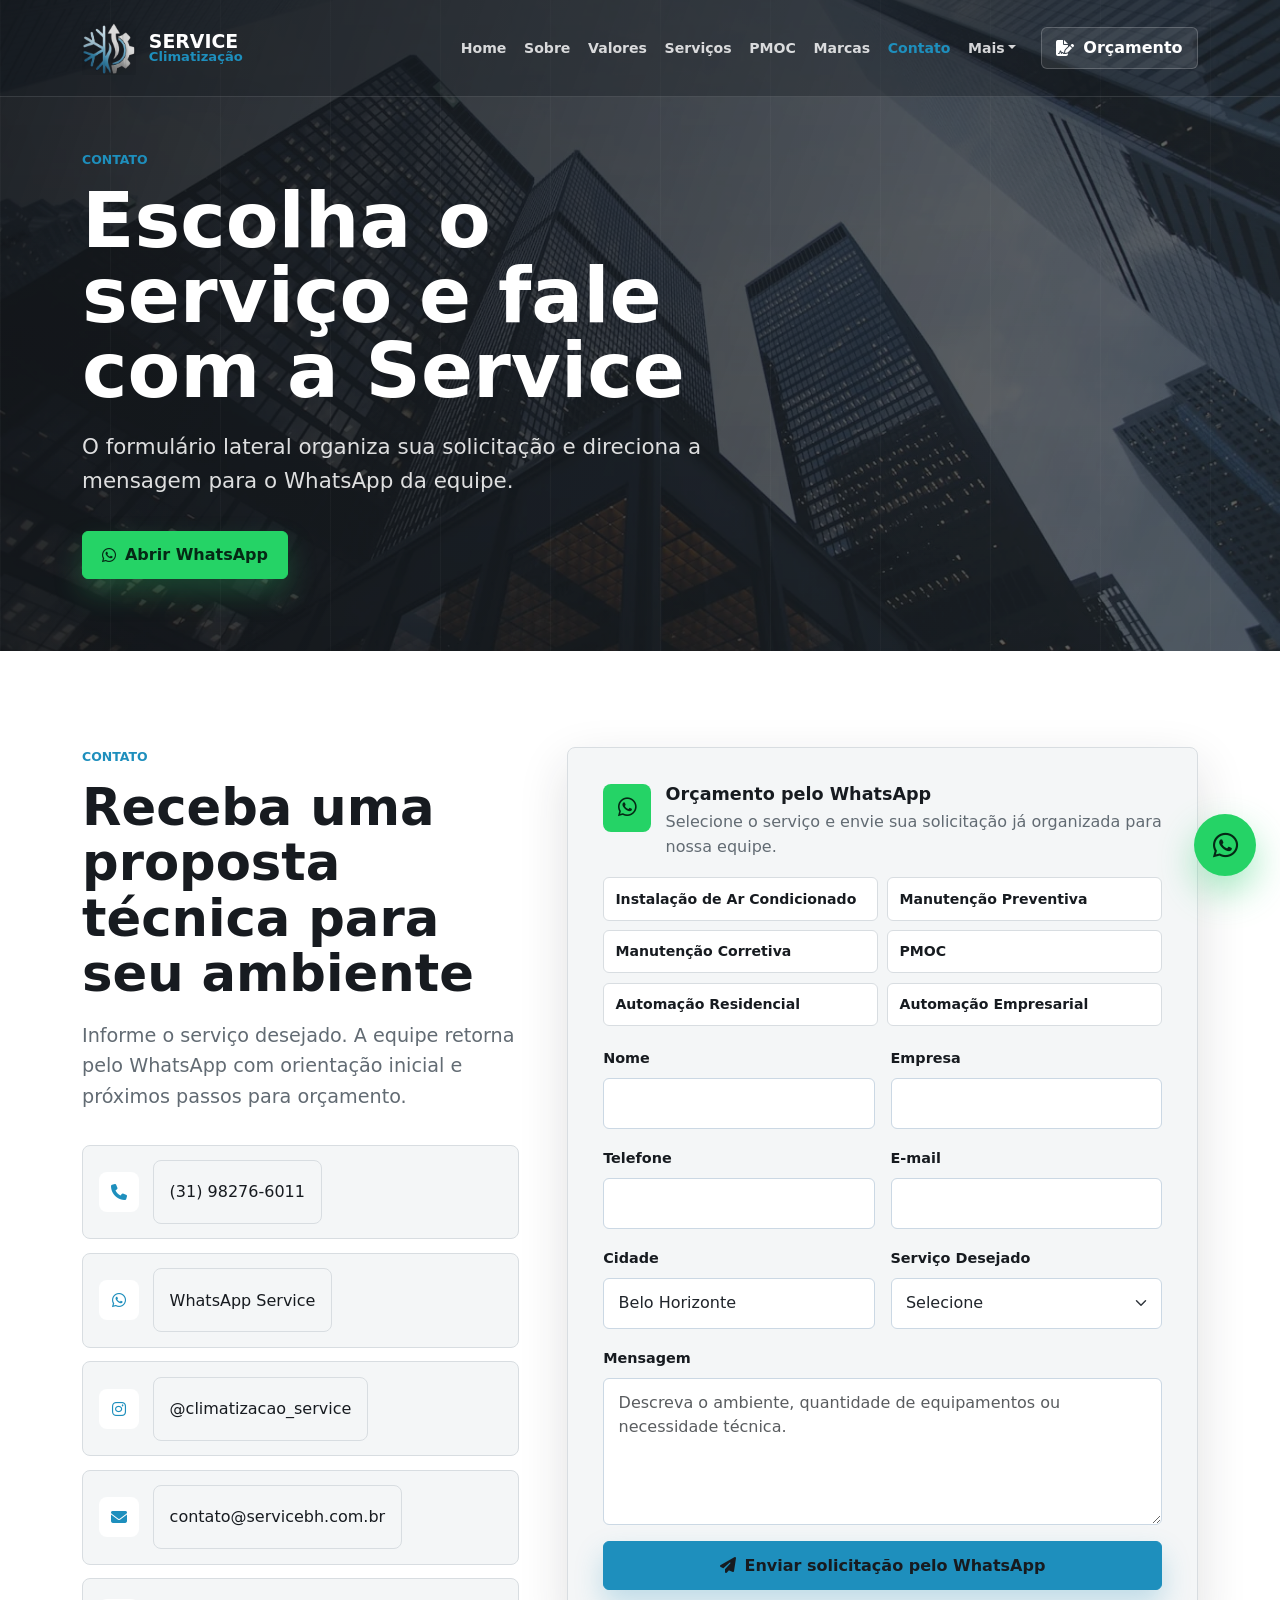
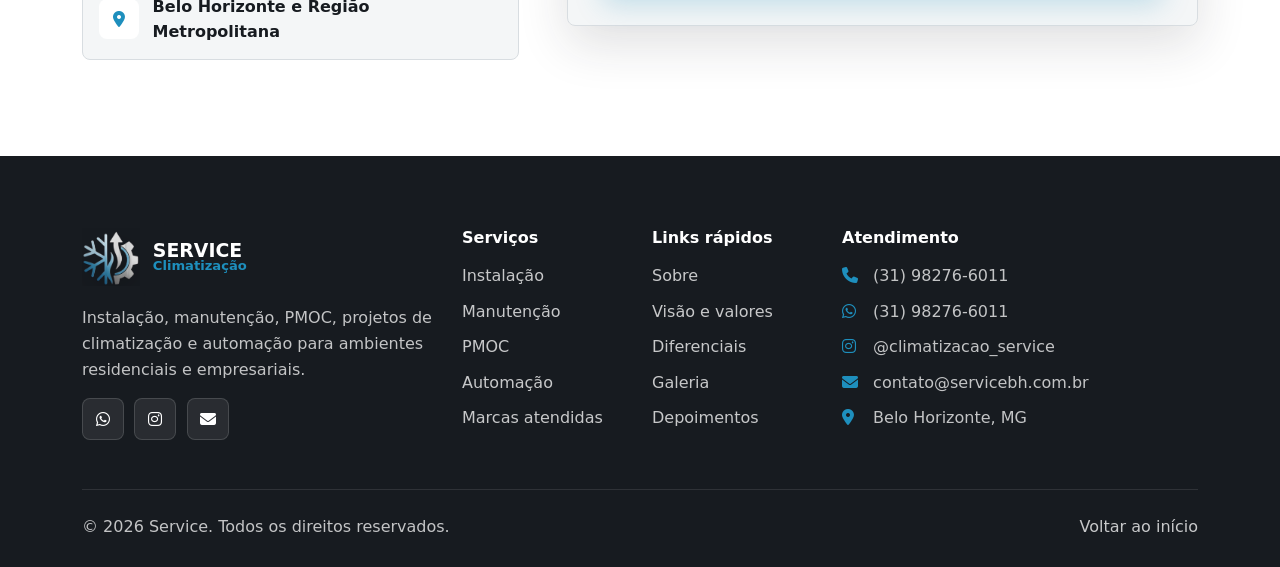
==== commit c5588c8a: "Ajusta marca contador e formulario de contato" ====
--- a/contato.html
+++ b/contato.html
@@ -3,21 +3,21 @@
               <head>
           <meta charset="utf-8">
           <meta name="viewport" content="width=device-width, initial-scale=1">
-          <title>Contato e Orçamento | Service Ar Condicionado em BH</title>
+          <title>Contato e Orçamento | Service em BH</title>
           <meta name="description" content="Solicite orçamento pelo WhatsApp para instalação, manutenção, PMOC, automação ou projetos de climatização em BH e região.">
           <meta name="keywords" content="Ar Condicionado BH, Climatização BH, PMOC Belo Horizonte, Manutenção de Ar Condicionado, Automação Residencial, Automação Empresarial, Instalação de Ar Condicionado, Climatização Comercial">
-          <meta name="author" content="Service Ar Condicionado Climatização e Automação">
+          <meta name="author" content="Service">
           <meta name="robots" content="index, follow">
           <meta name="theme-color" content="#20252B">
           <link rel="canonical" href="https://servicebh.com.br/contato.html">
           <meta property="og:type" content="website">
           <meta property="og:locale" content="pt_BR">
-          <meta property="og:title" content="Contato e Orçamento | Service Ar Condicionado em BH">
+          <meta property="og:title" content="Contato e Orçamento | Service em BH">
           <meta property="og:description" content="Solicite orçamento pelo WhatsApp para instalação, manutenção, PMOC, automação ou projetos de climatização em BH e região.">
           <meta property="og:image" content="https://servicebh.com.br/assets/images/site/hero-office.webp">
           <meta property="og:url" content="https://servicebh.com.br/contato.html">
           <meta name="twitter:card" content="summary_large_image">
-          <meta name="twitter:title" content="Contato e Orçamento | Service Ar Condicionado em BH">
+          <meta name="twitter:title" content="Contato e Orçamento | Service em BH">
           <meta name="twitter:description" content="Solicite orçamento pelo WhatsApp para instalação, manutenção, PMOC, automação ou projetos de climatização em BH e região.">
           <meta name="twitter:image" content="https://servicebh.com.br/assets/images/site/hero-office.webp">
           <meta name="referrer" content="strict-origin-when-cross-origin">
@@ -32,7 +32,7 @@
 {
         "@context": "https://schema.org",
         "@type": "HVACBusiness",
-        "name": "Service Ar Condicionado Climatização e Automação",
+        "name": "Service",
         "description": "Instalação, manutenção preventiva, manutenção corretiva, contratos de manutenção, PMOC, projetos de climatização e automação residencial e empresarial em Belo Horizonte e Região Metropolitana.",
         "url": "https://servicebh.com.br/",
         "telephone": "+55 31 98276-6011",
@@ -101,13 +101,13 @@
   </nav>
 </header>
                 <main id="conteudo">
-                  <section class="page-hero page-hero-contact" aria-label="Escolha o serviço e fale com a Service Ar">
+                  <section class="page-hero page-hero-contact" aria-label="Escolha o serviço e fale com a Service">
   <div class="hero-overlay"></div>
   <div class="container position-relative">
     <div class="row align-items-end page-hero-inner">
       <div class="col-lg-9 col-xl-8">
         <p class="section-kicker reveal">Contato</p>
-        <h1 class="display-title reveal">Escolha o serviço e fale com a Service Ar</h1>
+        <h1 class="display-title reveal">Escolha o serviço e fale com a Service</h1>
         <p class="hero-subtitle reveal">O formulário lateral organiza sua solicitação e direciona a mensagem para o WhatsApp da equipe.</p>
         <div class="page-hero-actions reveal"><a class="btn btn-whatsapp" href="https://wa.me/5531982766011?text=Ol%C3%A1%2C%20gostaria%20de%20fazer%20um%20or%C3%A7amento." target="_blank" rel="noopener noreferrer"><i class="fa-brands fa-whatsapp"></i>Abrir WhatsApp</a></div>
       </div>
@@ -123,7 +123,7 @@
                 <p class="section-lead reveal">Informe o serviço desejado. A equipe retorna pelo WhatsApp com orientação inicial e próximos passos para orçamento.</p>
                 <div class="contact-list reveal">
   <a href="tel:+5531982766011"><i class="fa-solid fa-phone"></i><span>(31) 98276-6011</span></a>
-  <a href="https://wa.me/5531982766011?text=Ol%C3%A1%2C%20gostaria%20de%20fazer%20um%20or%C3%A7amento." target="_blank" rel="noopener noreferrer"><i class="fa-brands fa-whatsapp"></i><span>WhatsApp Service Ar</span></a>
+  <a href="https://wa.me/5531982766011?text=Ol%C3%A1%2C%20gostaria%20de%20fazer%20um%20or%C3%A7amento." target="_blank" rel="noopener noreferrer"><i class="fa-brands fa-whatsapp"></i><span>WhatsApp Service</span></a>
   <a href="https://www.instagram.com/climatizacao_service/" target="_blank" rel="noopener noreferrer"><i class="fa-brands fa-instagram"></i><span>@climatizacao_service</span></a>
   <a href="mailto:contato@servicebh.com.br"><i class="fa-solid fa-envelope"></i><span>contato@servicebh.com.br</span></a>
   <span><i class="fa-solid fa-location-dot"></i><strong>Belo Horizonte e Região Metropolitana</strong></span>
@@ -139,7 +139,7 @@
     <div class="col-md-6"><label for="phone" class="form-label">Telefone</label><input id="phone" name="phone" type="tel" class="form-control" required inputmode="tel" maxlength="20" pattern="[0-9()+\s-]{8,20}" autocomplete="tel"></div>
     <div class="col-md-6"><label for="email" class="form-label">E-mail</label><input id="email" name="email" type="email" class="form-control" maxlength="120" autocomplete="email"></div>
     <div class="col-md-6"><label for="city" class="form-label">Cidade</label><input id="city" name="city" type="text" class="form-control" value="Belo Horizonte" maxlength="80" autocomplete="address-level2"></div>
-    <div class="col-md-6"><label for="service" class="form-label">Serviço Desejado</label><select id="service" name="service" class="form-select" required><option value="" selected disabled>Selecione</option><option>Instalação de Ar Condicionado</option><option>Manutenção Preventiva</option><option>Manutenção Corretiva</option><option>PMOC</option><option>Automação Residencial</option><option>Automação Empresarial</option><option>Projetos de Climatização</option></select></div>
+    <div class="col-md-6"><label for="service" class="form-label">Serviço Desejado</label><select id="service" name="service" class="form-select" required><option value="" selected disabled>Selecione</option><option>Instalação de Ar Condicionado</option><option>Manutenção Preventiva</option><option>Manutenção Corretiva</option><option>PMOC</option><option>Automação Residencial</option><option>Automação Empresarial</option><option>Projetos de Climatização</option><option>Outros</option></select></div>
     <div class="col-12"><label for="message" class="form-label">Mensagem</label><textarea id="message" name="message" class="form-control" rows="5" maxlength="600" placeholder="Descreva o ambiente, quantidade de equipamentos ou necessidade técnica."></textarea></div>
     <div class="col-12"><button class="btn btn-primary-action w-100" type="submit"><i class="fa-solid fa-paper-plane"></i>Enviar solicitação pelo WhatsApp</button></div>
   </div>
@@ -157,10 +157,10 @@
           <span class="brand-text"><strong>SERVICE</strong><small>Climatização</small></span>
         </a>
         <p>Instalação, manutenção, PMOC, projetos de climatização e automação para ambientes residenciais e empresariais.</p>
-        <div class="footer-social" aria-label="Canais digitais da Service Ar">
-          <a href="https://wa.me/5531982766011?text=Ol%C3%A1%2C%20gostaria%20de%20fazer%20um%20or%C3%A7amento." target="_blank" rel="noopener noreferrer" aria-label="WhatsApp Service Ar"><i class="fa-brands fa-whatsapp"></i></a>
-          <a href="https://www.instagram.com/climatizacao_service/" target="_blank" rel="noopener noreferrer" aria-label="Instagram Service Ar"><i class="fa-brands fa-instagram"></i></a>
-          <a href="mailto:contato@servicebh.com.br" aria-label="E-mail Service Ar"><i class="fa-solid fa-envelope"></i></a>
+        <div class="footer-social" aria-label="Canais digitais da Service">
+          <a href="https://wa.me/5531982766011?text=Ol%C3%A1%2C%20gostaria%20de%20fazer%20um%20or%C3%A7amento." target="_blank" rel="noopener noreferrer" aria-label="WhatsApp Service"><i class="fa-brands fa-whatsapp"></i></a>
+          <a href="https://www.instagram.com/climatizacao_service/" target="_blank" rel="noopener noreferrer" aria-label="Instagram Service"><i class="fa-brands fa-instagram"></i></a>
+          <a href="mailto:contato@servicebh.com.br" aria-label="E-mail Service"><i class="fa-solid fa-envelope"></i></a>
         </div>
       </div>
       <div class="col-6 col-lg-2">
@@ -195,7 +195,7 @@
       </div>
     </div>
     <div class="footer-bottom">
-      <span>© <span id="currentYear"></span> Service Ar Condicionado Climatização e Automação. Todos os direitos reservados.</span>
+      <span>© <span id="currentYear"></span> Service. Todos os direitos reservados.</span>
       <a href="index.html">Voltar ao início</a>
     </div>
   </div>
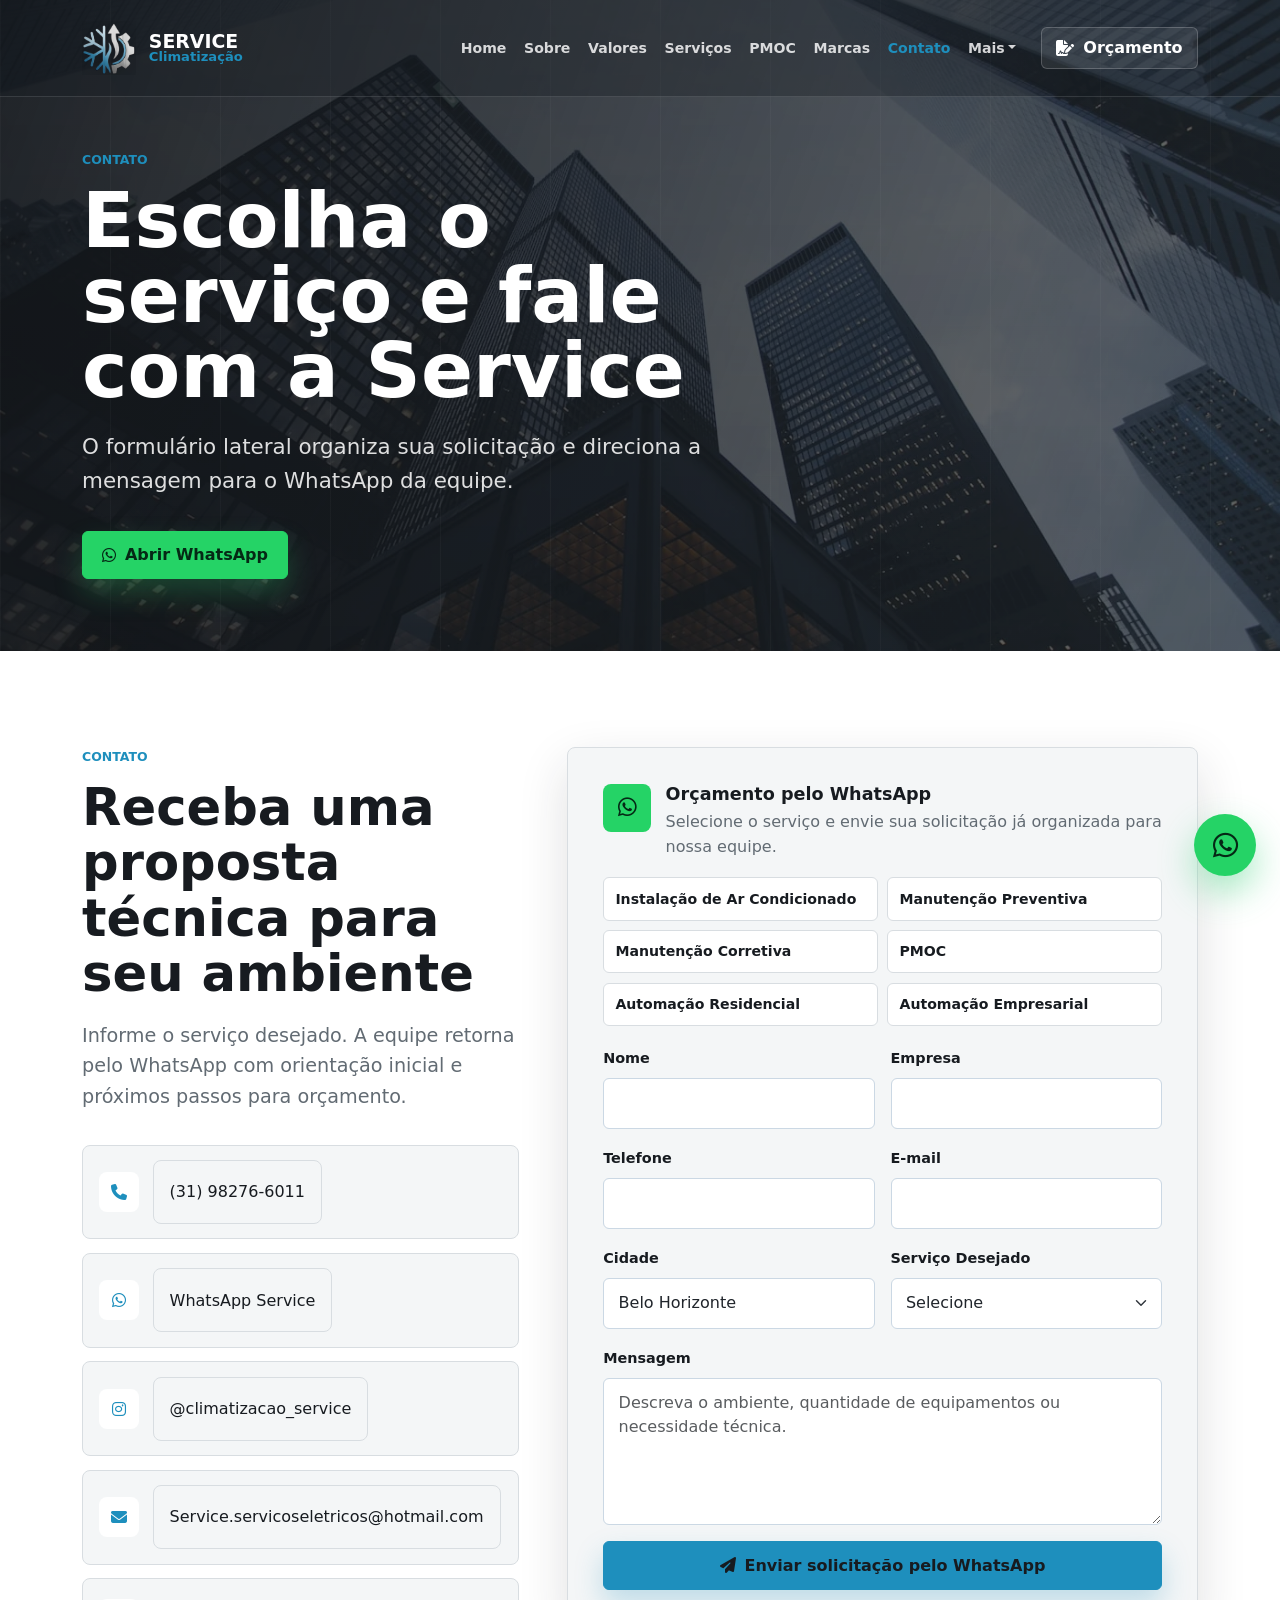
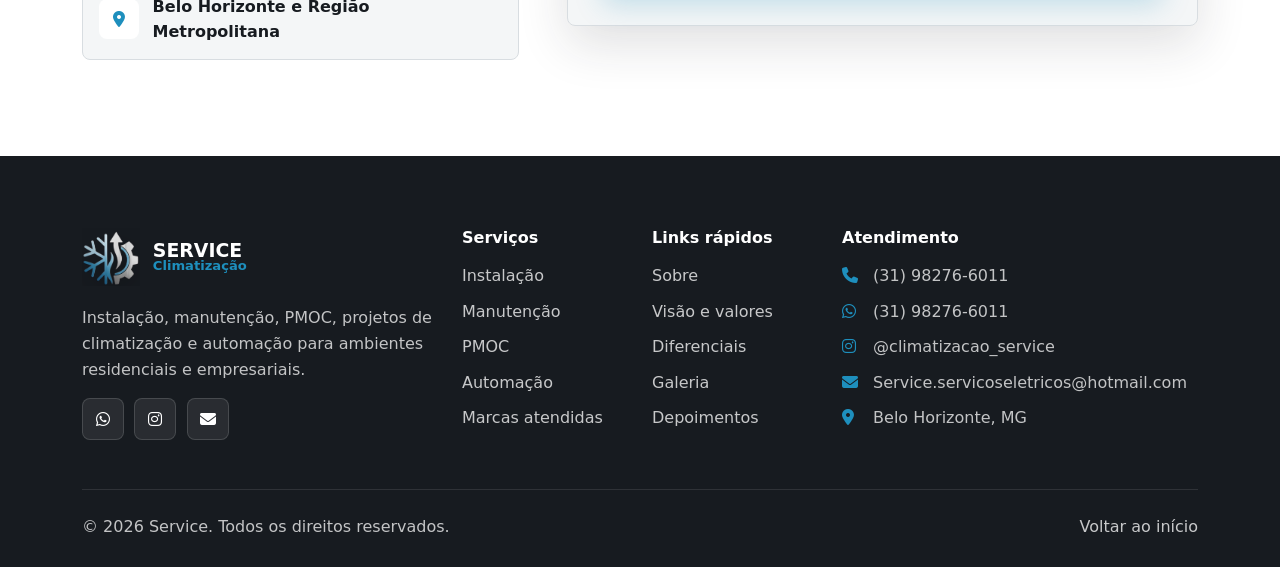
==== commit 5a64960d: "Atualiza email de contato da Service" ====
--- a/contato.html
+++ b/contato.html
@@ -36,7 +36,7 @@
         "description": "Instalação, manutenção preventiva, manutenção corretiva, contratos de manutenção, PMOC, projetos de climatização e automação residencial e empresarial em Belo Horizonte e Região Metropolitana.",
         "url": "https://servicebh.com.br/",
         "telephone": "+55 31 98276-6011",
-        "email": "contato@servicebh.com.br",
+        "email": "Service.servicoseletricos@hotmail.com",
         "sameAs": [
                 "https://www.instagram.com/climatizacao_service/"
         ],
@@ -125,7 +125,7 @@
   <a href="tel:+5531982766011"><i class="fa-solid fa-phone"></i><span>(31) 98276-6011</span></a>
   <a href="https://wa.me/5531982766011?text=Ol%C3%A1%2C%20gostaria%20de%20fazer%20um%20or%C3%A7amento." target="_blank" rel="noopener noreferrer"><i class="fa-brands fa-whatsapp"></i><span>WhatsApp Service</span></a>
   <a href="https://www.instagram.com/climatizacao_service/" target="_blank" rel="noopener noreferrer"><i class="fa-brands fa-instagram"></i><span>@climatizacao_service</span></a>
-  <a href="mailto:contato@servicebh.com.br"><i class="fa-solid fa-envelope"></i><span>contato@servicebh.com.br</span></a>
+  <a href="mailto:Service.servicoseletricos@hotmail.com"><i class="fa-solid fa-envelope"></i><span>Service.servicoseletricos@hotmail.com</span></a>
   <span><i class="fa-solid fa-location-dot"></i><strong>Belo Horizonte e Região Metropolitana</strong></span>
 </div>
               </div>
@@ -160,7 +160,7 @@
         <div class="footer-social" aria-label="Canais digitais da Service">
           <a href="https://wa.me/5531982766011?text=Ol%C3%A1%2C%20gostaria%20de%20fazer%20um%20or%C3%A7amento." target="_blank" rel="noopener noreferrer" aria-label="WhatsApp Service"><i class="fa-brands fa-whatsapp"></i></a>
           <a href="https://www.instagram.com/climatizacao_service/" target="_blank" rel="noopener noreferrer" aria-label="Instagram Service"><i class="fa-brands fa-instagram"></i></a>
-          <a href="mailto:contato@servicebh.com.br" aria-label="E-mail Service"><i class="fa-solid fa-envelope"></i></a>
+          <a href="mailto:Service.servicoseletricos@hotmail.com" aria-label="E-mail Service"><i class="fa-solid fa-envelope"></i></a>
         </div>
       </div>
       <div class="col-6 col-lg-2">
@@ -189,7 +189,7 @@
           <li><i class="fa-solid fa-phone"></i> (31) 98276-6011</li>
           <li><i class="fa-brands fa-whatsapp"></i> (31) 98276-6011</li>
           <li><i class="fa-brands fa-instagram"></i> @climatizacao_service</li>
-          <li><i class="fa-solid fa-envelope"></i> contato@servicebh.com.br</li>
+          <li><i class="fa-solid fa-envelope"></i> Service.servicoseletricos@hotmail.com</li>
           <li><i class="fa-solid fa-location-dot"></i> Belo Horizonte, MG</li>
         </ul>
       </div>
